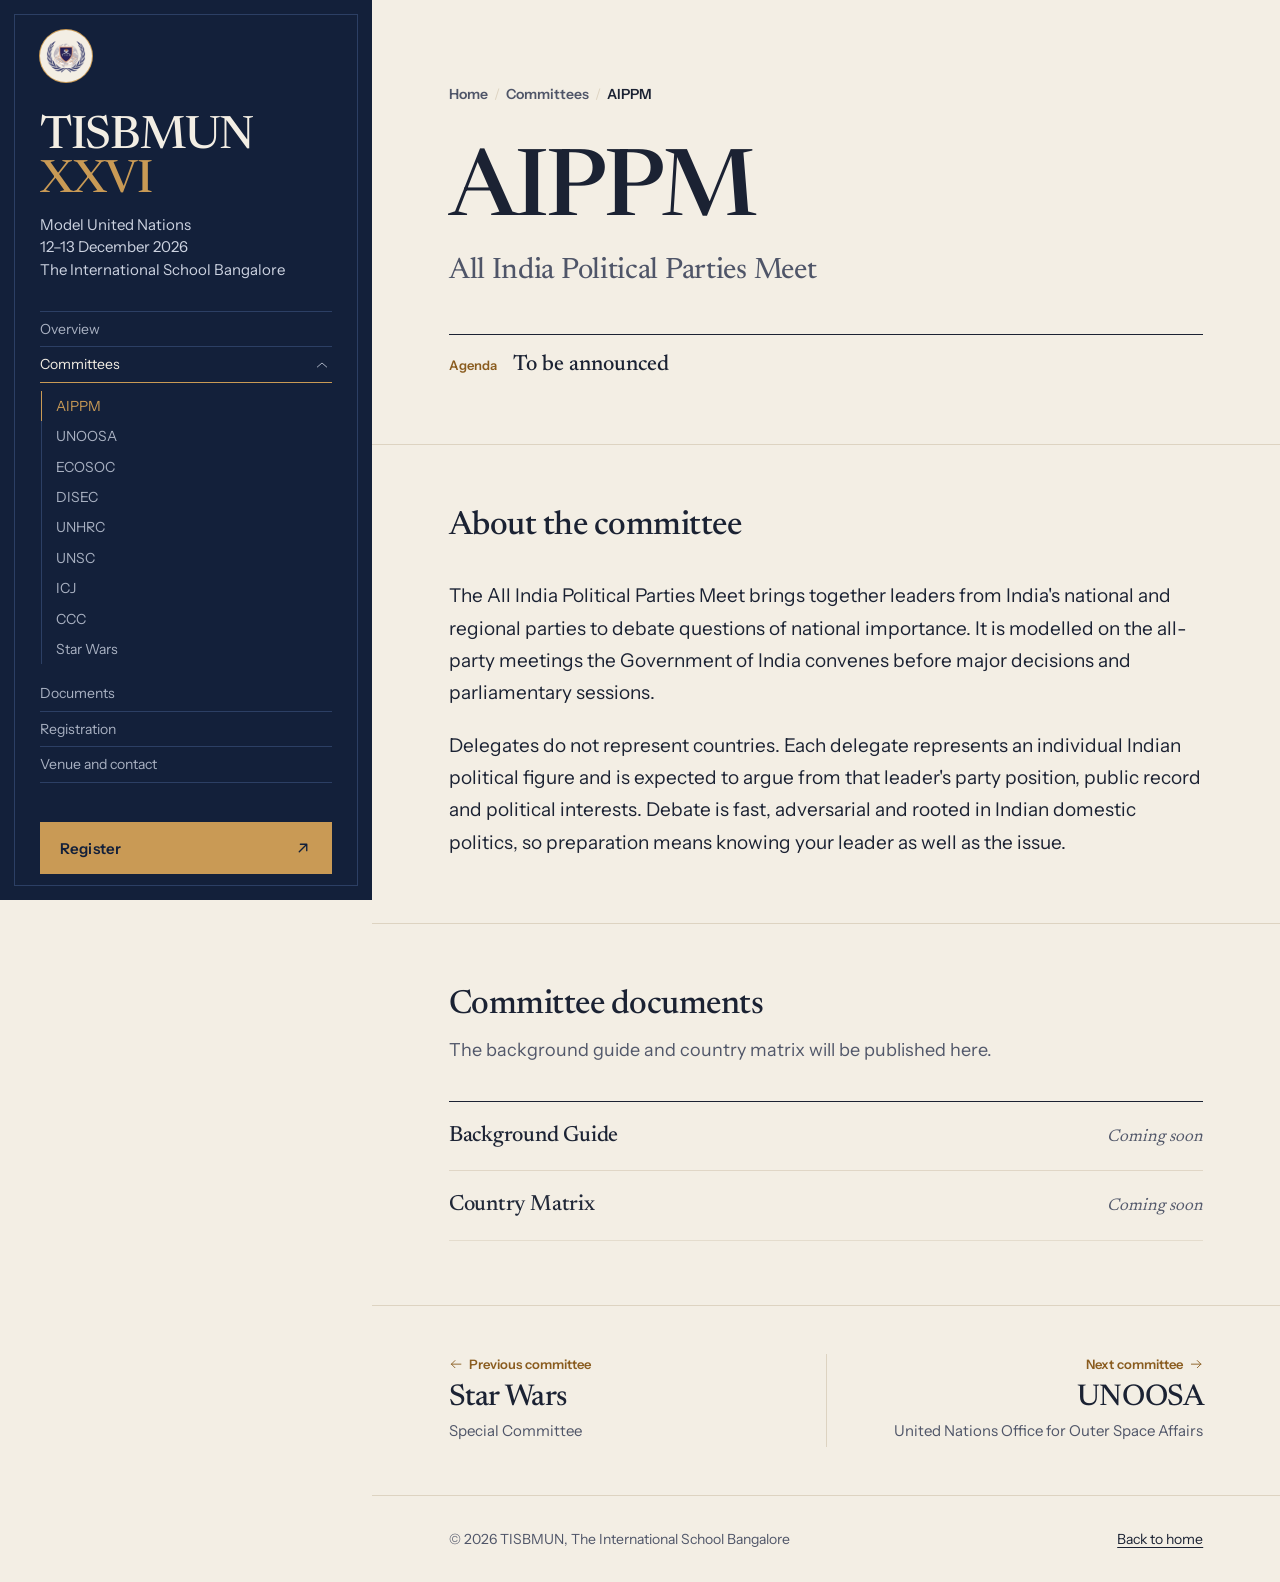
==== committee/aippm.html @ 2f405a50 "TISBMUN XXVI website Co-Authored-By: Claude Opus 5.5 <noreply@anthropic.com> Claude-Session: https:/" ====
<!DOCTYPE html>
<html lang="en">
<head>
<meta charset="UTF-8">
<meta name="viewport" content="width=device-width, initial-scale=1">
<title>AIPPM: All India Political Parties Meet | TISBMUN XXVI</title>
<meta name="description" content="AIPPM at TISBMUN XXVI, The International School Bangalore, 12–13 December 2026. Committee overview, background guide and country matrix.">
<link rel="icon" type="image/png" href="../favicon.png">
<link rel="preload" href="../fonts/newsreader.woff2" as="font" type="font/woff2" crossorigin>
<link rel="preload" href="../fonts/instrument.woff2" as="font" type="font/woff2" crossorigin>
<link rel="stylesheet" href="../css/site.css">
</head>
<body data-root="../" data-committee="aippm">

<aside class="side" aria-label="Conference">
  <div class="side-top">
    <a class="brand" href="https://www.tisb.org" target="_blank" rel="noopener" title="The International School Bangalore" aria-label="The International School Bangalore website, opens in a new tab"><img src="../img/crest.webp" alt="" width="64" height="64"></a>
    <div class="title">
      <p class="t" data-intro><a href="../index.html">TISBMUN <em>XXVI</em></a></p>
      <p data-intro>Model United Nations<br>12–13 December 2026<br>The International School Bangalore</p>
    </div>
    <button class="menu-btn" type="button" aria-expanded="false" aria-controls="side-menu">Menu</button>
  </div>
  <div class="side-menu" id="side-menu">
  <nav class="sitenav" aria-label="Site" data-intro>
    <ol class="toc">
      <li><a href="../index.html#overview">Overview</a></li>
      <li class="has-sub" data-open>
        <div class="toc-row"><a href="../index.html#committees" aria-current="true">Committees</a><button class="sub-toggle" type="button" aria-expanded="true" aria-controls="sub-committees" aria-label="Hide committees"><svg class="ic" viewBox="0 0 24 24" aria-hidden="true"><path fill="none" stroke="currentColor" stroke-linecap="round" stroke-linejoin="round" stroke-width="1.5" d="M19 9L12 15L5 9"/></svg></button></div>
        <div class="sub-wrap" id="sub-committees"><ul class="sub">
          <li><a href="../committee/aippm.html" aria-current="page">AIPPM</a></li>
          <li><a href="../committee/unoosa.html">UNOOSA</a></li>
          <li><a href="../committee/ecosoc.html">ECOSOC</a></li>
          <li><a href="../committee/disec.html">DISEC</a></li>
          <li><a href="../committee/unhrc.html">UNHRC</a></li>
          <li><a href="../committee/unsc.html">UNSC</a></li>
          <li><a href="../committee/icj.html">ICJ</a></li>
          <li><a href="../committee/ccc.html">CCC</a></li>
          <li><a href="../committee/starwars.html">Star Wars</a></li>
        </ul></div>
      </li>
      <li><a href="../index.html#documents">Documents</a></li>
      <li><a href="../index.html#registration">Registration</a></li>
      <li><a href="../index.html#venue">Venue and contact</a></li>
    </ol>
  </nav>
  <div class="side-foot" data-intro>
    <a class="btn btn-reg" data-reg-link href="https://events.tisb.org/mun/" target="_blank" rel="noopener"><span class="lbl">Register</span><span class="arw" aria-hidden="true"><span class="arw-a"><svg viewBox="0 0 24 24" fill="none" stroke="currentColor" stroke-width="1.8" stroke-linecap="round" stroke-linejoin="round"><path d="M7 17 17 7M8.5 7H17v8.5"/></svg></span><span class="arw-b"><svg viewBox="0 0 24 24" fill="none" stroke="currentColor" stroke-width="1.8" stroke-linecap="round" stroke-linejoin="round"><path d="M7 17 17 7M8.5 7H17v8.5"/></svg></span></span><span class="sr"> (opens the TISB events portal in a new tab)</span></a>
  </div>
  </div>
</aside>

<main>
  <section class="sec c-hero" id="top">
    <div class="col">
      <nav class="crumbs" aria-label="Breadcrumb" data-intro-after><ol>
        <li><a href="../index.html">Home</a></li>
        <li><a href="../index.html#committees">Committees</a></li>
        <li><span aria-current="page">AIPPM</span></li>
      </ol></nav>
      <header class="c-title">
        <h1 data-split data-lead>AIPPM</h1>
        <p class="fullname" data-intro-after>All India Political Parties Meet</p>
      </header>
      <p class="c-agenda" data-intro-after><span>Agenda</span><b data-agenda>To be announced</b></p>
    </div>
  </section>

  <section class="sec" id="about">
    <div class="col">
      <header class="sec-head"><h2>About the committee</h2></header>
      <div class="about">
        <p data-rise>The All India Political Parties Meet brings together leaders from India&#x27;s national and regional parties to debate questions of national importance. It is modelled on the all-party meetings the Government of India convenes before major decisions and parliamentary sessions.</p>
        <p data-rise>Delegates do not represent countries. Each delegate represents an individual Indian political figure and is expected to argue from that leader&#x27;s party position, public record and political interests. Debate is fast, adversarial and rooted in Indian domestic politics, so preparation means knowing your leader as well as the issue.</p>
      </div>
    </div>
  </section>

  <section class="sec" id="documents">
    <div class="col">
      <header class="sec-head"><h2>Committee documents</h2><p>The background guide and country matrix will be published here.</p></header>
      <ul class="dlist" id="committee-docs"></ul>
      <div id="doc-embeds"></div>
    </div>
  </section>

  <section class="sec pager-sec">
    <div class="col">
      <nav class="pager" aria-label="Other committees">
        <a href="starwars.html"><small><svg class="ic" viewBox="0 0 24 24" aria-hidden="true"><path fill="none" stroke="currentColor" stroke-linecap="round" stroke-linejoin="round" stroke-width="1.5" d="M20 12H4M10 18L4 12L10 6"/></svg>Previous committee</small><b>Star Wars</b><span>Special Committee</span></a>
        <a href="unoosa.html"><small>Next committee<svg class="ic" viewBox="0 0 24 24" aria-hidden="true"><path fill="none" stroke="currentColor" stroke-linecap="round" stroke-linejoin="round" stroke-width="1.5" d="M4 12H20M14 18L20 12L14 6"/></svg></small><b>UNOOSA</b><span>United Nations Office for Outer Space Affairs</span></a>
      </nav>
    </div>
  </section>
</main>

<footer>
  <div class="col"><span>© 2026 TISBMUN, The International School Bangalore</span>
  <a href="../index.html">Back to home</a></div>
</footer>

<script src="../js/gsap.min.js"></script>
<script src="../js/ScrollTrigger.min.js"></script>
<script src="../js/CustomEase.min.js"></script>
<script src="../js/config.js"></script>
<script src="../js/site.js"></script>
</body>
</html>
---- css/site.css ----
@font-face{font-family:"Newsreader";src:url("../fonts/newsreader.woff2") format("woff2");font-weight:200 800;font-display:swap}
@font-face{font-family:"Instrument Sans";src:url("../fonts/instrument.woff2") format("woff2");font-weight:400 700;font-display:swap}
:root{
  --navy:#13203a; --navy-2:#1a2a49; --navy-line:#2c3f64;
  --parch:#f3eee4; --paper:#faf7f0; --line:#ddd3c1; --line-soft:#e8e0d1;
  --ink:#1b2233; --muted:#4f5568; --muted-l:#a9b1c2;
  --brass:#c99a55; --brass-dk:#8a5c1f;
  --serif:"Newsreader",Georgia,serif; --sans:"Instrument Sans",system-ui,sans-serif;
  --side:372px; --pad:clamp(24px,6vw,96px); --r:0px;
  --ease-out:cubic-bezier(.23,1,.32,1); --ease-in-out:cubic-bezier(.77,0,.175,1);
}
*{box-sizing:border-box;margin:0;padding:0}
html{scroll-padding-top:24px}
body{font-family:var(--sans);font-size:17px;line-height:1.6;font-optical-sizing:auto;font-kerning:normal;color:var(--ink);background:var(--parch);-webkit-font-smoothing:antialiased;text-rendering:optimizeLegibility}
img{display:block;max-width:100%;height:auto}
a{color:inherit}
:focus-visible{outline:2px solid var(--brass);outline-offset:3px;border-radius:2px}
h1,h2,h3{font-family:var(--serif);font-weight:500;line-height:1.08;letter-spacing:-.018em;text-wrap:balance}
p{text-wrap:pretty}
.ic{width:1.1em;height:1.1em;flex:none;vertical-align:-.18em}
.sr{position:absolute;width:1px;height:1px;overflow:hidden;clip:rect(0 0 0 0);white-space:nowrap}
.w{display:inline-block}

/* ---------- side panel (cover) ---------- */
.side{position:fixed;inset-block:0;inset-inline-start:0;width:var(--side);background:var(--navy);color:var(--parch);display:flex;flex-direction:column;padding:44px 40px 36px;overflow-y:auto;z-index:5}
.side::after{content:"";position:absolute;inset:14px;border:1px solid var(--navy-line);pointer-events:none}
.brand{display:inline-flex;align-items:center;gap:14px;text-decoration:none;align-self:flex-start;position:relative;z-index:1}
.brand img{width:64px;height:64px;padding:6px;background:var(--parch);border-radius:50%;box-shadow:0 0 0 1px var(--brass)}
.brand:hover span{color:var(--parch)}
.title{margin-top:30px}
.title h1,.title .t{font-size:58px;line-height:.95;letter-spacing:-.028em;font-weight:500}
.title h1 em,.title .t em{display:block;font-style:normal;color:var(--brass)}
.title p{margin-top:16px;font-size:15px;color:#cdd3e1;line-height:1.5;max-width:26ch}
.sitenav{margin-top:26px;position:relative;z-index:1}
.nav-label{font-size:12px;font-weight:600;letter-spacing:.04em;color:var(--brass);margin:0 0 8px}
.nav-label + .toc{margin-top:0}
.toc + .nav-label{margin-top:24px}
.toc{list-style:none;border-top:1px solid var(--navy-line);position:relative;z-index:1}
.toc a{position:relative;display:grid;grid-template-columns:34px 1fr;align-items:baseline;padding:8px 0;border-bottom:1px solid var(--navy-line);text-decoration:none;color:var(--muted-l);font-size:15px;transition:color 200ms ease}
.toc a::after{content:"";position:absolute;inset-inline:0;inset-block-end:-1px;height:1px;background:var(--brass);transform:scaleX(0);transform-origin:left;transition:transform 300ms var(--ease-out)}
.toc a[aria-current="true"]::after,.toc a[aria-current="page"]::after{transform:scaleX(1)}
[dir="rtl"] .toc a::after{transform-origin:right}
.toc a span{font:500 13px/1 var(--serif);color:var(--navy-line);transition:color 200ms ease;font-variant-numeric:tabular-nums}
.toc a:hover{color:var(--parch)}
.toc a[aria-current="true"],.toc a[aria-current="page"]{color:var(--parch)}
.toc a[aria-current="true"] span,.toc a[aria-current="page"] span{color:var(--brass)}
.side-foot{margin-top:auto;padding-top:24px;position:relative;z-index:1}
.btn{display:inline-flex;align-items:center;justify-content:center;gap:10px;font:600 15px/1 var(--sans);padding:15px 22px;border-radius:var(--r);text-decoration:none;border:1px solid transparent;transition:background-color 200ms ease,border-color 200ms ease,color 200ms ease,transform 160ms var(--ease-out)}
.btn:active{transform:scale(.97)}
.btn-brass{background:var(--brass);color:var(--navy)}
.btn-line{border-color:var(--line);color:var(--ink);background:var(--paper)}
@media (hover:hover) and (pointer:fine){.btn-brass:hover{background:#d8ab68}.btn-line:hover{border-color:var(--ink)}}
.side .btn{width:100%}
/* "Registration opens soon": static state, press feedback, explanatory note */
.soon{position:relative;display:inline-flex}
.side .soon{display:flex}
.btn-soon{background:transparent;border:1px dashed var(--brass);color:var(--brass);cursor:help}
main .btn-soon{color:var(--brass-dk);border-color:var(--brass-dk)}
@media (hover:hover) and (pointer:fine){.btn-soon:hover{background:rgba(201,154,85,.1)}}
.soon-tip{position:absolute;inset-inline:0;inset-block-end:calc(100% + 10px);margin-inline:auto;width:max-content;max-width:min(260px,90vw);
  padding:10px 14px;border-radius:var(--r);font-size:14px;line-height:1.4;text-align:center;
  background:var(--ink);color:var(--parch);box-shadow:0 10px 24px -12px rgba(19,32,58,.6);
  opacity:0;transform:translateY(4px) scale(.97);transform-origin:50% 100%;pointer-events:none;
  transition:opacity 150ms var(--ease-out),transform 150ms var(--ease-out)}
.side .soon-tip{background:var(--parch);color:var(--navy)}
.soon-tip::after{content:"";position:absolute;inset-inline:0;inset-block-start:100%;margin-inline:auto;width:0;border:6px solid transparent;border-block-start-color:var(--ink)}
.side .soon-tip::after{border-block-start-color:var(--parch)}
.soon-tip[data-open]{opacity:1;transform:none;transition-duration:200ms}
@media (prefers-reduced-motion:reduce){.soon-tip{transform:none}}
.side-foot small{display:block;text-align:center;margin-top:12px;font-size:13px;color:var(--muted-l)}
.side-foot small a{color:var(--parch);text-underline-offset:3px}
.side-foot small a,.vblock a,footer a{transition:text-decoration-color 200ms ease,border-color 200ms ease,color 200ms ease}
@media (hover:hover) and (pointer:fine){.vblock a:hover,footer a:hover{text-decoration-color:currentColor}.side-foot small a:hover{text-decoration-color:var(--brass)}}

/* ---------- reading column ---------- */
main{margin-inline-start:var(--side)}
.sec{padding:112px var(--pad);border-bottom:1px solid var(--line)}
.col{max-width:920px;margin-inline:auto}
.sec-head{display:grid;grid-template-columns:56px 1fr;gap:0 8px;margin-bottom:44px}
.sec-head h2{font-size:clamp(38px,4vw,54px)}
.sec-head p{grid-column:2;color:var(--muted);margin-top:12px;font-size:18px;max-width:52ch}

/* overview */
.overview{padding-top:96px}
.lead{font:450 clamp(30px,3.2vw,42px)/1.2 var(--serif);letter-spacing:-.016em;max-width:24ch}
.ov-top{display:grid;grid-template-columns:minmax(0,1.15fr) minmax(0,1fr);gap:48px;align-items:center}
.ov-top .lead{max-width:none}
.photo{width:100%;aspect-ratio:3/2;object-fit:cover;border-radius:3px;box-shadow:0 22px 44px -26px rgba(19,32,58,.55)}
.ov-body{display:grid;grid-template-columns:repeat(2,minmax(0,1fr));gap:48px;margin-top:56px;color:var(--muted);font-size:18px}

/* committees */
.clist{list-style:none;border-top:1px solid var(--ink)}
.clist li{border-bottom:1px solid var(--line)}
.crow{display:grid;grid-template-columns:48px 200px minmax(0,1fr) auto 20px;gap:8px 16px;align-items:baseline;padding:22px 0;text-decoration:none;color:inherit}
.crow h3{transition:color 200ms ease}
.crow .go{color:var(--brass-dk);align-self:center;transition:transform 200ms var(--ease-out)}
@media (hover:hover) and (pointer:fine){.crow:hover h3{color:var(--brass-dk)}.crow:hover .go{transform:translateX(4px)}}
.clist h3{font-size:30px;font-weight:500}
.clist .full{font-size:16px}
.clist .ag{font-size:14px;color:var(--brass-dk);font-weight:600;white-space:nowrap}

/* documents */
.indent{padding-inline-start:64px}
.doc-embed{margin-top:28px;border:1px solid var(--line);background:#fff}
.doc-embed iframe{display:block;width:100%;height:80vh;border:0}

/* registration */
.reg-ctas{display:flex;gap:12px;flex-wrap:wrap;margin-top:36px}

/* venue */
.venue{display:grid;grid-template-columns:304px minmax(0,1fr);gap:40px;align-items:start}
.vblock + .vblock{margin-top:32px}
.vblock h3{font:600 13px/1.2 var(--sans);color:var(--brass-dk);margin-bottom:8px;letter-spacing:0}
.vblock p{font-size:16px;line-height:1.6;overflow-wrap:anywhere}
.vblock a{text-underline-offset:3px;text-decoration-color:var(--brass)}
.vblock .maplink{display:inline-flex;align-items:center;gap:6px;margin-top:10px;font-weight:600;font-size:15px}
.map{border:1px solid var(--line);background:var(--paper);padding:8px;border-radius:2px}
.map iframe{display:block;width:100%;height:440px;border:0;filter:saturate(.85)}

footer{margin-inline-start:var(--side);padding:32px var(--pad);font-size:14px;color:var(--muted)}
footer .col{display:flex;justify-content:space-between;gap:16px;flex-wrap:wrap}
footer a{color:var(--ink);text-underline-offset:3px}

/* ---------- responsive ---------- */
@media (max-width:1180px){
  :root{--side:320px}
  .side{padding:36px 30px 30px}
  .title h1,.title .t{font-size:48px}
  .ov-top{grid-template-columns:1fr;gap:36px}
  .ov-top .photo{max-width:600px}
  .ov-body{grid-template-columns:1fr;gap:16px;margin-top:36px}
  .crow{grid-template-columns:48px minmax(0,1fr) auto 20px}
  .clist .full{grid-column:2/-1;grid-row:2}
  .venue{grid-template-columns:1fr}
}
@media (max-width:900px){
  .side{position:relative;width:auto;padding:32px var(--pad) 36px}
  .side::after{inset:10px}
  .title{margin-top:28px}
  .title h1,.title .t{font-size:52px}
  .sitenav{margin-top:26px}
  .toc{display:flex;gap:0 22px;flex-wrap:wrap;border-top:0}
  .toc + .nav-label{margin-top:16px}
  .toc a{grid-template-columns:auto;border:0;padding:4px 0}
  .toc a span{display:none}
  .toc a[aria-current="true"]{color:var(--muted-l)}
  .toc a[aria-current="page"]{color:var(--parch)}
  .side-foot{margin-top:28px;padding-top:0}
  main,footer{margin-inline-start:0}
  .sec{padding:76px var(--pad)}
  .sec-head{grid-template-columns:1fr;margin-bottom:32px}
  .sec-head p{grid-column:1}
  .indent{padding-inline-start:0}
  .map iframe{height:340px}
}
@media (max-width:520px){
  .crow{grid-template-columns:32px minmax(0,1fr) 20px}
  .clist .ag{grid-column:2;grid-row:3;white-space:normal}
  .clist .full{grid-column:2}
  .crow .go{grid-column:3;grid-row:1}
}
@media (prefers-reduced-motion:reduce){.btn:active{transform:none}.toc a::after{transition:none}}

/* ---------- site navigation: committee grid ---------- */
.cgrid{list-style:none;display:grid;grid-template-columns:repeat(3,minmax(0,1fr));gap:6px}
.cgrid a{display:block;padding:7px 4px 6px;text-align:center;font-size:13px;font-weight:600;line-height:1.2;color:var(--muted-l);text-decoration:none;
  border:1px solid var(--navy-line);border-radius:3px;transition:color 200ms ease,border-color 200ms ease,background-color 200ms ease}
@media (hover:hover) and (pointer:fine){.cgrid a:hover{color:var(--parch);border-color:var(--muted-l)}}
.cgrid a[aria-current="page"]{background:var(--brass);border-color:var(--brass);color:var(--navy)}
@media (max-width:900px){.cgrid{grid-template-columns:repeat(5,minmax(0,1fr))}}
@media (max-width:520px){.cgrid{grid-template-columns:repeat(3,minmax(0,1fr))}}

/* ---------- side panel on shorter desktop screens ---------- */
@media (min-width:901px) and (max-height:940px){
  .side{padding-block:30px 26px}
  .brand img{width:52px;height:52px}
  .title{margin-top:22px}
  .title h1,.title .t{font-size:46px}
  .title p{margin-top:10px}
  .sitenav{margin-top:20px}
  .toc a{padding:6px 0;font-size:14px}
  .cgrid a{padding:6px 4px 5px}
  .side-foot{padding-top:18px}
  .side-foot small{margin-top:8px}
}

@media (min-width:901px) and (max-height:780px){
  .title p:not(.t){display:none}
  .title h1,.title .t{font-size:40px}
  .toc a{padding:5px 0}
  .side-foot small{display:none}
}

/* ---------- breadcrumb ---------- */
.crumbs{margin-bottom:44px}
.crumbs ol{list-style:none;display:flex;flex-wrap:wrap;align-items:center;gap:6px;font-size:14px;font-weight:600;color:var(--muted)}
.crumbs li{display:flex;align-items:center;gap:6px}
.crumbs li + li::before{content:"/";color:var(--line);font-weight:400}
.crumbs a{color:var(--muted);text-decoration:none;transition:color 200ms ease}
@media (hover:hover) and (pointer:fine){.crumbs a:hover{color:var(--ink);text-decoration:underline;text-underline-offset:3px;text-decoration-color:var(--brass)}}
.crumbs [aria-current]{color:var(--ink)}
@media (max-width:900px){.crumbs{margin-bottom:32px}}

/* ---------- committee pages ---------- */
.title .t{margin-top:0;max-width:none;color:var(--parch);font-family:var(--serif);letter-spacing:-.028em;font-weight:500;line-height:.95}
.title .t a{color:inherit}
.c-hero{padding-top:88px}
.c-title{display:grid;grid-template-columns:48px minmax(0,1fr);column-gap:16px}
.c-title h1{font-size:clamp(56px,7.2vw,100px);line-height:.95;letter-spacing:-.03em;font-weight:500}
.c-title .fullname{grid-column:2;font:450 clamp(22px,2.3vw,30px)/1.25 var(--serif);letter-spacing:-.01em;color:var(--muted);margin-top:18px;max-width:28ch}
.about p{font-size:19px;line-height:1.7;max-width:60ch}
.about p + p{margin-top:20px}
.pager-sec{padding-block:64px}
.pager{display:grid;grid-template-columns:repeat(2,minmax(0,1fr));border-top:1px solid var(--ink)}
.pager a{display:block;padding:26px 0 4px;text-decoration:none;color:inherit}
.pager a + a{text-align:end;padding-inline-start:24px;border-inline-start:1px solid var(--line)}
.pager small{display:flex;align-items:center;gap:6px;font-size:13px;font-weight:600;color:var(--brass-dk);margin-bottom:6px}
.pager a + a small{justify-content:flex-end}
.pager b{display:block;font:500 30px/1.15 var(--serif);letter-spacing:-.015em;transition:color 200ms ease}
.pager span{display:block;font-size:15px;color:var(--muted);margin-top:4px}
@media (hover:hover) and (pointer:fine){.pager a:hover b{color:var(--brass-dk)}}
@media (max-width:900px){.c-hero{padding-top:56px}.c-title{grid-template-columns:1fr}.c-title .fullname{grid-column:1}.about p{font-size:18px}}
@media (max-width:620px){.pager{grid-template-columns:1fr}.pager a + a{text-align:start;padding-inline-start:0;border-inline-start:0;border-top:1px solid var(--line)}.pager a + a small{justify-content:flex-start}}

/* =====================================================================
   v4: de-template pass. No hanging numbers, single side panel,
   document list instead of placeholder covers, compact mobile bar.
   ===================================================================== */
.menu-btn{display:none}
.side-top .title{margin-top:26px}
.title .t a{text-decoration:none;color:inherit}
.side-menu{display:flex;flex-direction:column;flex:1}
.sitenav{margin-top:30px}
.toc a{display:block}

.sec-head{display:block;margin-bottom:40px}
.sec-head p{margin-top:12px}
.indent{padding-inline-start:0}

.ov-top{align-items:center}
.lead{font:500 clamp(44px,4.5vw,66px)/1.02 var(--serif);letter-spacing:-.03em;max-width:none;text-wrap:balance}
.lead-sub{font:450 clamp(20px,1.8vw,24px)/1.35 var(--serif);letter-spacing:-.01em;color:var(--muted);margin-top:20px;max-width:none}
.ov-p{font-size:18px;color:var(--muted);margin-top:28px;max-width:40ch}

.crow{grid-template-columns:200px minmax(0,1fr) auto 20px}
.crow h3{grid-row:1}
.crow .go{grid-column:-2/-1;grid-row:1}
.ag:empty{display:none}

.dlist{list-style:none;border-top:1px solid var(--ink)}
.dlist li{display:flex;justify-content:space-between;align-items:baseline;gap:16px;padding:18px 0;border-bottom:1px solid var(--line)}
.dlist .dt{font:500 22px/1.3 var(--serif);letter-spacing:-.01em}
.dlist .ds{display:inline-flex;align-items:center;gap:6px;font-size:14px;font-weight:600;color:var(--muted);white-space:nowrap}
.dlist a.ds{color:var(--brass-dk);text-underline-offset:3px}
@media (hover:hover) and (pointer:fine){.dlist a.ds:hover{text-decoration:underline}}

.reg-ctas{margin-top:0}

.c-title{display:block}
.c-title .fullname{margin-top:16px}
.c-agenda{display:flex;flex-wrap:wrap;align-items:baseline;gap:6px 16px;margin-top:44px;padding-top:16px;border-top:1px solid var(--ink);max-width:640px}
.c-agenda span{font-size:13px;font-weight:600;color:var(--brass-dk)}
.c-agenda b{font:500 22px/1.3 var(--serif)}

@media (max-width:1180px){
  .crow{grid-template-columns:minmax(0,1fr) auto 20px}
  .clist .full{grid-column:1/-1;grid-row:2}
}
@media (max-width:900px){
  html{scroll-padding-top:76px}
  .side{position:sticky;top:0;width:auto;padding:10px var(--pad);z-index:30}
  .side::after{display:none}
  .side-top{display:flex;align-items:center;gap:12px}
  .brand img{width:40px;height:40px;padding:4px}
  .side-top .title{margin-top:0}
  .title h1,.title .t{font-size:24px;letter-spacing:-.02em}
  .title h1 em,.title .t em{display:inline}
  .title p:not(.t){display:none}
  .menu-btn{display:inline-flex;align-items:center;margin-inline-start:auto;font:600 14px/1 var(--sans);color:var(--parch);background:transparent;
    border:1px solid var(--navy-line);border-radius:var(--r);padding:11px 16px;cursor:pointer;transition:border-color 200ms ease}
  .menu-btn[aria-expanded="true"]{border-color:var(--brass)}
  .side-menu{display:none}
  .side[data-open] .side-menu{display:block;padding:6px 0 20px;max-height:calc(100dvh - 64px);overflow-y:auto}
  .sitenav{margin-top:10px}
  .side-foot{margin-top:20px;padding-top:0}
  .overview{padding-top:56px}
  .lead{font-size:clamp(40px,11vw,60px)}
}
@media (max-width:520px){
  .crow{grid-template-columns:minmax(0,1fr) 20px}
  .clist .full{grid-column:1;grid-row:2}
  .clist .ag{grid-column:1;grid-row:3}
  .dlist .dt{font-size:20px}
}
/* native scrolling: smooth only for in-page jumps, and only when motion is welcome */
@media (prefers-reduced-motion:no-preference){html{scroll-behavior:smooth}}
:root{--bar-h:64px}
@media (max-width:900px){html{scroll-padding-top:calc(var(--bar-h) + 12px)}}
@media (prefers-reduced-motion:reduce){
  .crow .go{transition:none}
  .crow:hover .go{transform:none}
}
@media (max-width:900px){
  .side[data-open] .side-menu{transition:opacity 200ms var(--ease-out),transform 200ms var(--ease-out)}
  @starting-style{.side[data-open] .side-menu{opacity:0;transform:translateY(-6px)}}
}
@media (max-width:900px) and (prefers-reduced-motion:reduce){
  @starting-style{.side[data-open] .side-menu{transform:none}}
}

/* ---------- spacing scale (layout pass) ----------
   One vertical rhythm: sections breathe by --sec-y on each side (144px between
   sections on desktop, ~104px on phones), headings sit 36px above their content,
   rows share 20px padding. Section lines already separate, so space stays modest. */
:root{--sec-y:clamp(52px,5vw,72px);--sec-top:clamp(56px,6.5vw,92px)}
.sec{padding-block:var(--sec-y)}
.overview,.c-hero{padding-top:var(--sec-top)}
.pager-sec{padding-block:48px}
.sec-head{margin-bottom:36px}
.crow{padding-block:20px}
.dlist li{padding-block:20px}
@media (max-width:900px){
  .sec{padding-block:var(--sec-y)}
  .overview,.c-hero{padding-top:44px}
  .sec-head{margin-bottom:28px}
  .crumbs{margin-bottom:28px}
}
/* edges: full-width agenda rule, no doubled line above the pager, map matches the contact column */
.c-agenda{max-width:none}
.pager{border-top:0}
.pager a{padding-top:0}
@media (min-width:1181px){.venue{align-items:stretch}.map{display:flex}.map iframe{height:auto;min-height:440px;flex:1}}

/* ---------- design pass: type-led opening, press feedback, faster state line ---------- */
.ov-top{display:block}
.overview .lead{font-size:clamp(48px,6.6vw,96px);line-height:.98;letter-spacing:-.035em}
.ov-meta{display:grid;grid-template-columns:repeat(2,minmax(0,1fr));gap:24px 48px;margin-top:40px;padding-top:24px;border-top:1px solid var(--ink);align-items:start}
.ov-meta .lead-sub{margin-top:0}
.ov-meta .ov-p{margin-top:0;max-width:44ch}
@media (max-width:760px){.ov-meta{grid-template-columns:1fr;margin-top:28px;padding-top:20px}}

.menu-btn,.cgrid a{transition:color 200ms ease,border-color 200ms ease,background-color 200ms ease,transform 160ms var(--ease-out)}
.menu-btn:active,.cgrid a:active{transform:scale(.97)}
.toc a::after{transition-duration:250ms}
@media (prefers-reduced-motion:reduce){.menu-btn:active,.cgrid a:active{transform:none}}

/* ---------- side navigation: committees open as a nested list under "Committees" ---------- */
.sitenav{margin-top:30px}
.toc .has-sub > .toc-row{display:flex;align-items:stretch;border-bottom:1px solid var(--navy-line)}
.toc .has-sub > .toc-row > a{flex:1;border-bottom:0}
.sub-toggle{flex:none;width:36px;display:grid;place-items:center;margin-inline-end:-8px;background:none;border:0;border-radius:3px;
  color:var(--muted-l);cursor:pointer;transition:color 200ms ease,transform 160ms var(--ease-out)}
.sub-toggle .ic{width:16px;height:16px;transition:transform 250ms var(--ease-out)}
.sub-toggle[aria-expanded="true"] .ic{transform:rotate(180deg)}
.sub-toggle:active{transform:scale(.94)}
@media (hover:hover) and (pointer:fine){.sub-toggle:hover{color:var(--parch)}}

.sub-wrap{display:grid;grid-template-rows:0fr;transition:grid-template-rows 250ms var(--ease-out)}
.has-sub[data-open] > .sub-wrap{grid-template-rows:1fr}
.sub{list-style:none;min-height:0;overflow:hidden;opacity:0;transition:opacity 200ms ease}
.has-sub[data-open] .sub{opacity:1}
.sub li:first-child{padding-top:8px}
.sub li:last-child{padding-bottom:12px}
.toc .sub a{display:block;padding:5px 0 5px 14px;margin-inline-start:1px;border:0;border-inline-start:1px solid var(--navy-line);
  font-size:14px;color:var(--muted-l);transition:color 200ms ease,border-color 200ms ease}
.toc .sub a::after{display:none}
@media (hover:hover) and (pointer:fine){.toc .sub a:hover{color:var(--parch)}}
.toc .sub a[aria-current="page"]{color:var(--brass);border-inline-start-color:var(--brass)}
@media (prefers-reduced-motion:reduce){.sub-wrap,.sub,.sub-toggle .ic{transition:none}}

/* phone menu: same list, stacked */
@media (max-width:900px){
  .toc{display:block;border-top:1px solid var(--navy-line)}
  .toc a{padding:11px 0;border-bottom:1px solid var(--navy-line)}
  .toc a[aria-current="true"]{color:var(--parch)}
  .sub-toggle{width:44px}
}
@media (min-width:901px) and (max-height:940px){.toc .sub a{padding-block:4px}}
.toc .has-sub > .toc-row{position:relative}
.toc .has-sub > .toc-row > a{position:static}
@media (min-width:901px) and (max-height:820px){.toc .sub a{padding-block:3px;font-size:13.5px}.sub li:first-child{padding-top:4px}.sub li:last-child{padding-bottom:8px}}

/* overview: position papers notice, a full-width row under the venue and committees lines */
.ov-note{grid-column:1/-1;display:flex;flex-wrap:wrap;align-items:baseline;gap:6px 24px;padding-top:20px;border-top:1px solid var(--line, rgba(23,32,58,.14));max-width:none}
.ov-note-k{display:inline-flex;align-items:center;gap:8px;font:600 13px/1 var(--sans);letter-spacing:.08em;text-transform:uppercase;color:var(--ink)}
.ov-note-k .ic{width:18px;height:18px;color:var(--brass-dk)}
.ov-note-v{font:500 clamp(20px,1.8vw,24px)/1.3 var(--serif);letter-spacing:-.01em;color:var(--ink)}

/* phone menu drops over the page instead of pushing it down (no layout shift) */
@media (max-width:900px){
  .side[data-open] .side-menu{position:absolute;inset-inline:0;top:100%;padding:6px var(--pad) 20px;background:var(--navy);
    border-bottom:1px solid var(--navy-line);box-shadow:0 18px 40px -20px rgba(10,16,30,.55);max-height:calc(100dvh - var(--bar-h));overflow-y:auto;overscroll-behavior:contain}
}
@media (max-width:900px){.side{overflow:visible}}
/* breadcrumbs: 44px tap height on touch screens without moving the text */
@media (pointer:coarse),(max-width:900px){.crumbs a{display:inline-block;padding-block:11px;margin-block:-11px;padding-inline:4px;margin-inline:-4px}}

/* overview: venue on the left, position papers on the right, same weight */
.ov-note{grid-column:auto;display:block;padding-top:0;border-top:0}
.ov-note-k{display:block;font:600 12px/1 var(--sans);letter-spacing:.1em;text-transform:uppercase;color:var(--brass-dk);margin-bottom:10px}
.ov-note-v{display:block;font:450 clamp(20px,1.8vw,24px)/1.35 var(--serif);letter-spacing:-.01em;color:var(--ink)}

/* committee pages: section headings sit below the committee name in the hierarchy */
body[data-committee] .sec-head h2{font-size:clamp(28px,2.6vw,36px);letter-spacing:-.015em}

/* "Coming soon": a calm status in the serif italic, not a bold grey label */
.dlist span.ds{font:italic 400 17px/1.2 var(--serif);letter-spacing:0;color:var(--muted)}

/* ---------- Registration (not open yet): solid muted stub with a working clock ---------- */
.btn-soon{padding:0;align-items:stretch;gap:0;cursor:pointer;color:var(--brass);background:rgba(201,154,85,.10);border:1px solid rgba(201,154,85,.40);
  transition:background-color 200ms ease,border-color 200ms ease,transform 160ms var(--ease-out)}
main .btn-soon{color:var(--brass-dk);background:rgba(138,92,31,.06);border-color:rgba(138,92,31,.34)}
.btn-soon .lbl{display:flex;align-items:center;padding:15px 20px}
.side .btn-soon{justify-content:space-between}
.side .btn-soon .lbl{flex:1}
.btn-soon .clk-wrap{display:grid;place-items:center;padding-inline:14px;border-inline-start:1px solid rgba(201,154,85,.40);transition:border-color 200ms ease}
main .btn-soon .clk-wrap{border-inline-start-color:rgba(138,92,31,.34)}
.clk{width:20px;height:20px;display:block}
.clk-h,.clk-m{transform-box:view-box;transform-origin:12px 12px;transition:transform 900ms cubic-bezier(.23,1,.32,1)}
.clk-m{transform:rotate(calc(60deg + var(--m, 0deg)))}
.clk-h{transform:rotate(calc(-60deg + var(--h, 0deg)))}
@media (hover:hover) and (pointer:fine){
  .btn-soon:hover{background:rgba(201,154,85,.16);border-color:rgba(201,154,85,.62)}
  .btn-soon:hover .clk-wrap{border-color:rgba(201,154,85,.62)}
  main .btn-soon:hover{background:rgba(138,92,31,.10);border-color:rgba(138,92,31,.55)}
  main .btn-soon:hover .clk-wrap{border-color:rgba(138,92,31,.55)}
}
.btn-soon:focus-visible{outline:2px solid currentColor;outline-offset:3px}
@media (prefers-reduced-motion:reduce){.clk-h,.clk-m{transition:none}}
.side .btn-soon{background:var(--navy-2)}
@media (hover:hover) and (pointer:fine){.side .btn-soon:hover{background:#1f3156}}

/* ---------- Overview: tagline leads, four facts below ---------- */
.overview .lead{font-size:clamp(44px,5.6vw,84px);line-height:1.02;max-width:14ch;text-wrap:balance}
.ov-meta{grid-template-columns:repeat(2,minmax(0,1fr));gap:28px 48px}
@media (max-width:760px){.ov-meta{grid-template-columns:1fr;gap:22px}}

/* ---------- Register link: label + arrow stub ---------- */
.btn-reg{padding:0;gap:0;align-items:stretch;text-decoration:none;border:0;background:var(--navy);color:var(--parch);
  transition:background-color 200ms ease,transform 160ms var(--ease-out)}
.btn-reg .lbl{display:flex;align-items:center;padding:16px 22px;font-weight:600}
.btn-reg .arw{position:relative;display:block;width:52px;overflow:hidden;color:var(--brass);border-inline-start:1px solid rgba(243,238,228,.16)}
.btn-reg .arw > span{position:absolute;inset:0;display:grid;place-items:center;transition:transform 380ms cubic-bezier(.23,1,.32,1)}
.btn-reg .arw svg{width:18px;height:18px}
.btn-reg .arw-b{transform:translate(-110%,110%)}
.btn-reg:active{transform:scale(.97)}
.btn-reg:focus-visible{outline:2px solid var(--brass);outline-offset:3px}
@media (hover:hover) and (pointer:fine){
  .btn-reg:hover{background:var(--navy-2)}
  .btn-reg:hover .arw-a{transform:translate(110%,-110%)}
  .btn-reg:hover .arw-b{transform:none}
}
.btn-reg:focus-visible .arw-a{transform:translate(110%,-110%)}
.btn-reg:focus-visible .arw-b{transform:none}
/* in the navy side panel the button inverts: brass fill, navy type */
.side .btn-reg{width:100%;justify-content:space-between;background:var(--brass);color:var(--navy)}
.side .btn-reg .lbl{flex:1}
.side .btn-reg .arw{color:var(--navy);border-inline-start-color:rgba(19,32,58,.22)}
@media (hover:hover) and (pointer:fine){.side .btn-reg:hover{background:#d6aa69}}
.reg-url{margin-top:12px;font-size:14px;color:var(--muted)}
@media (prefers-reduced-motion:reduce){.btn-reg .arw > span{transition:none}.btn-reg:active{transform:none}}

/* ---------- Register link, sharpened: square corners, one piece, arrow travels with the label ---------- */
.btn-reg{border-radius:0;min-height:52px;gap:14px;padding:0 22px;align-items:center;letter-spacing:.01em}
.btn-reg .lbl{padding:0;font:600 15px/1 var(--sans)}
.btn-reg .arw{width:18px;height:18px;border:0;flex:none}
.btn-reg .arw svg{width:18px;height:18px}
.side .btn-reg{padding:0 20px}
.side .btn-reg .arw{color:var(--navy)}
main .btn-reg .arw{color:var(--brass)}
.reg-note{margin-top:14px;font-size:16px;color:var(--muted);max-width:52ch}
.reg-ctas{flex-direction:column;align-items:flex-start;gap:0}

/* final layout pass: one label style everywhere; breathing room in the stacked pager */
.vblock h3{font:600 12px/1 var(--sans);letter-spacing:.1em;text-transform:uppercase;color:var(--brass-dk);margin-bottom:10px}
@media (max-width:620px){.pager a{padding:22px 0 20px}.pager a + a{padding-top:22px}}
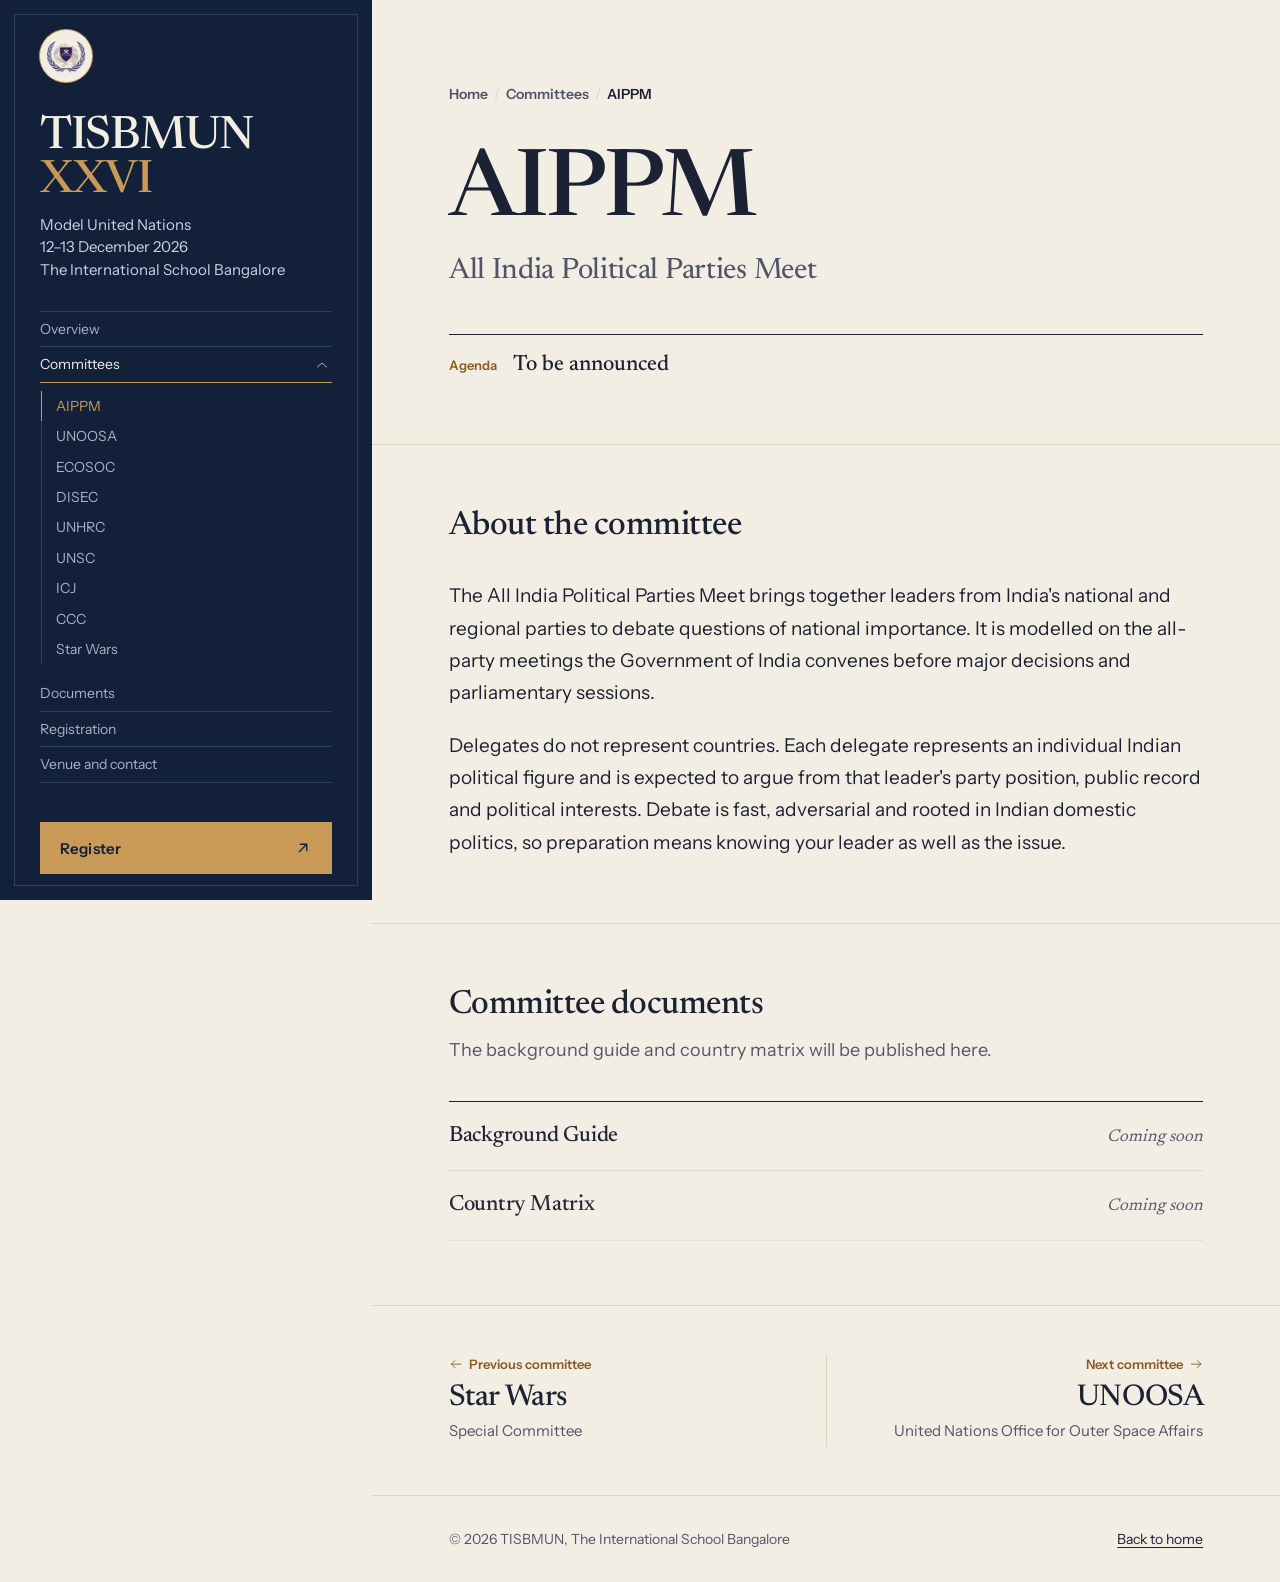
==== commit a0f52f62: "Clean URLs: /committees, /venue, /committee/icj instead of index.html#… and .html Each section now h" ====
--- a/committee/aippm.html
+++ b/committee/aippm.html
@@ -16,7 +16,7 @@
   <div class="side-top">
     <a class="brand" href="https://www.tisb.org" target="_blank" rel="noopener" title="The International School Bangalore" aria-label="The International School Bangalore website, opens in a new tab"><img src="../img/crest.webp" alt="" width="64" height="64"></a>
     <div class="title">
-      <p class="t" data-intro><a href="../index.html">TISBMUN <em>XXVI</em></a></p>
+      <p class="t" data-intro><a href="../">TISBMUN <em>XXVI</em></a></p>
       <p data-intro>Model United Nations<br>12–13 December 2026<br>The International School Bangalore</p>
     </div>
     <button class="menu-btn" type="button" aria-expanded="false" aria-controls="side-menu">Menu</button>
@@ -24,24 +24,24 @@
   <div class="side-menu" id="side-menu">
   <nav class="sitenav" aria-label="Site" data-intro>
     <ol class="toc">
-      <li><a href="../index.html#overview">Overview</a></li>
+      <li><a href="../overview" data-section="overview">Overview</a></li>
       <li class="has-sub" data-open>
-        <div class="toc-row"><a href="../index.html#committees" aria-current="true">Committees</a><button class="sub-toggle" type="button" aria-expanded="true" aria-controls="sub-committees" aria-label="Hide committees"><svg class="ic" viewBox="0 0 24 24" aria-hidden="true"><path fill="none" stroke="currentColor" stroke-linecap="round" stroke-linejoin="round" stroke-width="1.5" d="M19 9L12 15L5 9"/></svg></button></div>
+        <div class="toc-row"><a href="../committees" data-section="committees" aria-current="true">Committees</a><button class="sub-toggle" type="button" aria-expanded="true" aria-controls="sub-committees" aria-label="Hide committees"><svg class="ic" viewBox="0 0 24 24" aria-hidden="true"><path fill="none" stroke="currentColor" stroke-linecap="round" stroke-linejoin="round" stroke-width="1.5" d="M19 9L12 15L5 9"/></svg></button></div>
         <div class="sub-wrap" id="sub-committees"><ul class="sub">
-          <li><a href="../committee/aippm.html" aria-current="page">AIPPM</a></li>
-          <li><a href="../committee/unoosa.html">UNOOSA</a></li>
-          <li><a href="../committee/ecosoc.html">ECOSOC</a></li>
-          <li><a href="../committee/disec.html">DISEC</a></li>
-          <li><a href="../committee/unhrc.html">UNHRC</a></li>
-          <li><a href="../committee/unsc.html">UNSC</a></li>
-          <li><a href="../committee/icj.html">ICJ</a></li>
-          <li><a href="../committee/ccc.html">CCC</a></li>
-          <li><a href="../committee/starwars.html">Star Wars</a></li>
+          <li><a href="../committee/aippm" aria-current="page">AIPPM</a></li>
+          <li><a href="../committee/unoosa">UNOOSA</a></li>
+          <li><a href="../committee/ecosoc">ECOSOC</a></li>
+          <li><a href="../committee/disec">DISEC</a></li>
+          <li><a href="../committee/unhrc">UNHRC</a></li>
+          <li><a href="../committee/unsc">UNSC</a></li>
+          <li><a href="../committee/icj">ICJ</a></li>
+          <li><a href="../committee/ccc">CCC</a></li>
+          <li><a href="../committee/starwars">Star Wars</a></li>
         </ul></div>
       </li>
-      <li><a href="../index.html#documents">Documents</a></li>
-      <li><a href="../index.html#registration">Registration</a></li>
-      <li><a href="../index.html#venue">Venue and contact</a></li>
+      <li><a href="../documents" data-section="documents">Documents</a></li>
+      <li><a href="../registration" data-section="registration">Registration</a></li>
+      <li><a href="../venue" data-section="venue">Venue and contact</a></li>
     </ol>
   </nav>
   <div class="side-foot" data-intro>
@@ -54,8 +54,8 @@
   <section class="sec c-hero" id="top">
     <div class="col">
       <nav class="crumbs" aria-label="Breadcrumb" data-intro-after><ol>
-        <li><a href="../index.html">Home</a></li>
-        <li><a href="../index.html#committees">Committees</a></li>
+        <li><a href="../">Home</a></li>
+        <li><a href="../committees">Committees</a></li>
         <li><span aria-current="page">AIPPM</span></li>
       </ol></nav>
       <header class="c-title">
@@ -87,8 +87,8 @@
   <section class="sec pager-sec">
     <div class="col">
       <nav class="pager" aria-label="Other committees">
-        <a href="starwars.html"><small><svg class="ic" viewBox="0 0 24 24" aria-hidden="true"><path fill="none" stroke="currentColor" stroke-linecap="round" stroke-linejoin="round" stroke-width="1.5" d="M20 12H4M10 18L4 12L10 6"/></svg>Previous committee</small><b>Star Wars</b><span>Special Committee</span></a>
-        <a href="unoosa.html"><small>Next committee<svg class="ic" viewBox="0 0 24 24" aria-hidden="true"><path fill="none" stroke="currentColor" stroke-linecap="round" stroke-linejoin="round" stroke-width="1.5" d="M4 12H20M14 18L20 12L14 6"/></svg></small><b>UNOOSA</b><span>United Nations Office for Outer Space Affairs</span></a>
+        <a href="starwars"><small><svg class="ic" viewBox="0 0 24 24" aria-hidden="true"><path fill="none" stroke="currentColor" stroke-linecap="round" stroke-linejoin="round" stroke-width="1.5" d="M20 12H4M10 18L4 12L10 6"/></svg>Previous committee</small><b>Star Wars</b><span>Special Committee</span></a>
+        <a href="unoosa"><small>Next committee<svg class="ic" viewBox="0 0 24 24" aria-hidden="true"><path fill="none" stroke="currentColor" stroke-linecap="round" stroke-linejoin="round" stroke-width="1.5" d="M4 12H20M14 18L20 12L14 6"/></svg></small><b>UNOOSA</b><span>United Nations Office for Outer Space Affairs</span></a>
       </nav>
     </div>
   </section>
@@ -96,7 +96,7 @@
 
 <footer>
   <div class="col"><span>© 2026 TISBMUN, The International School Bangalore</span>
-  <a href="../index.html">Back to home</a></div>
+  <a href="../">Back to home</a></div>
 </footer>
 
 <script src="../js/gsap.min.js"></script>
